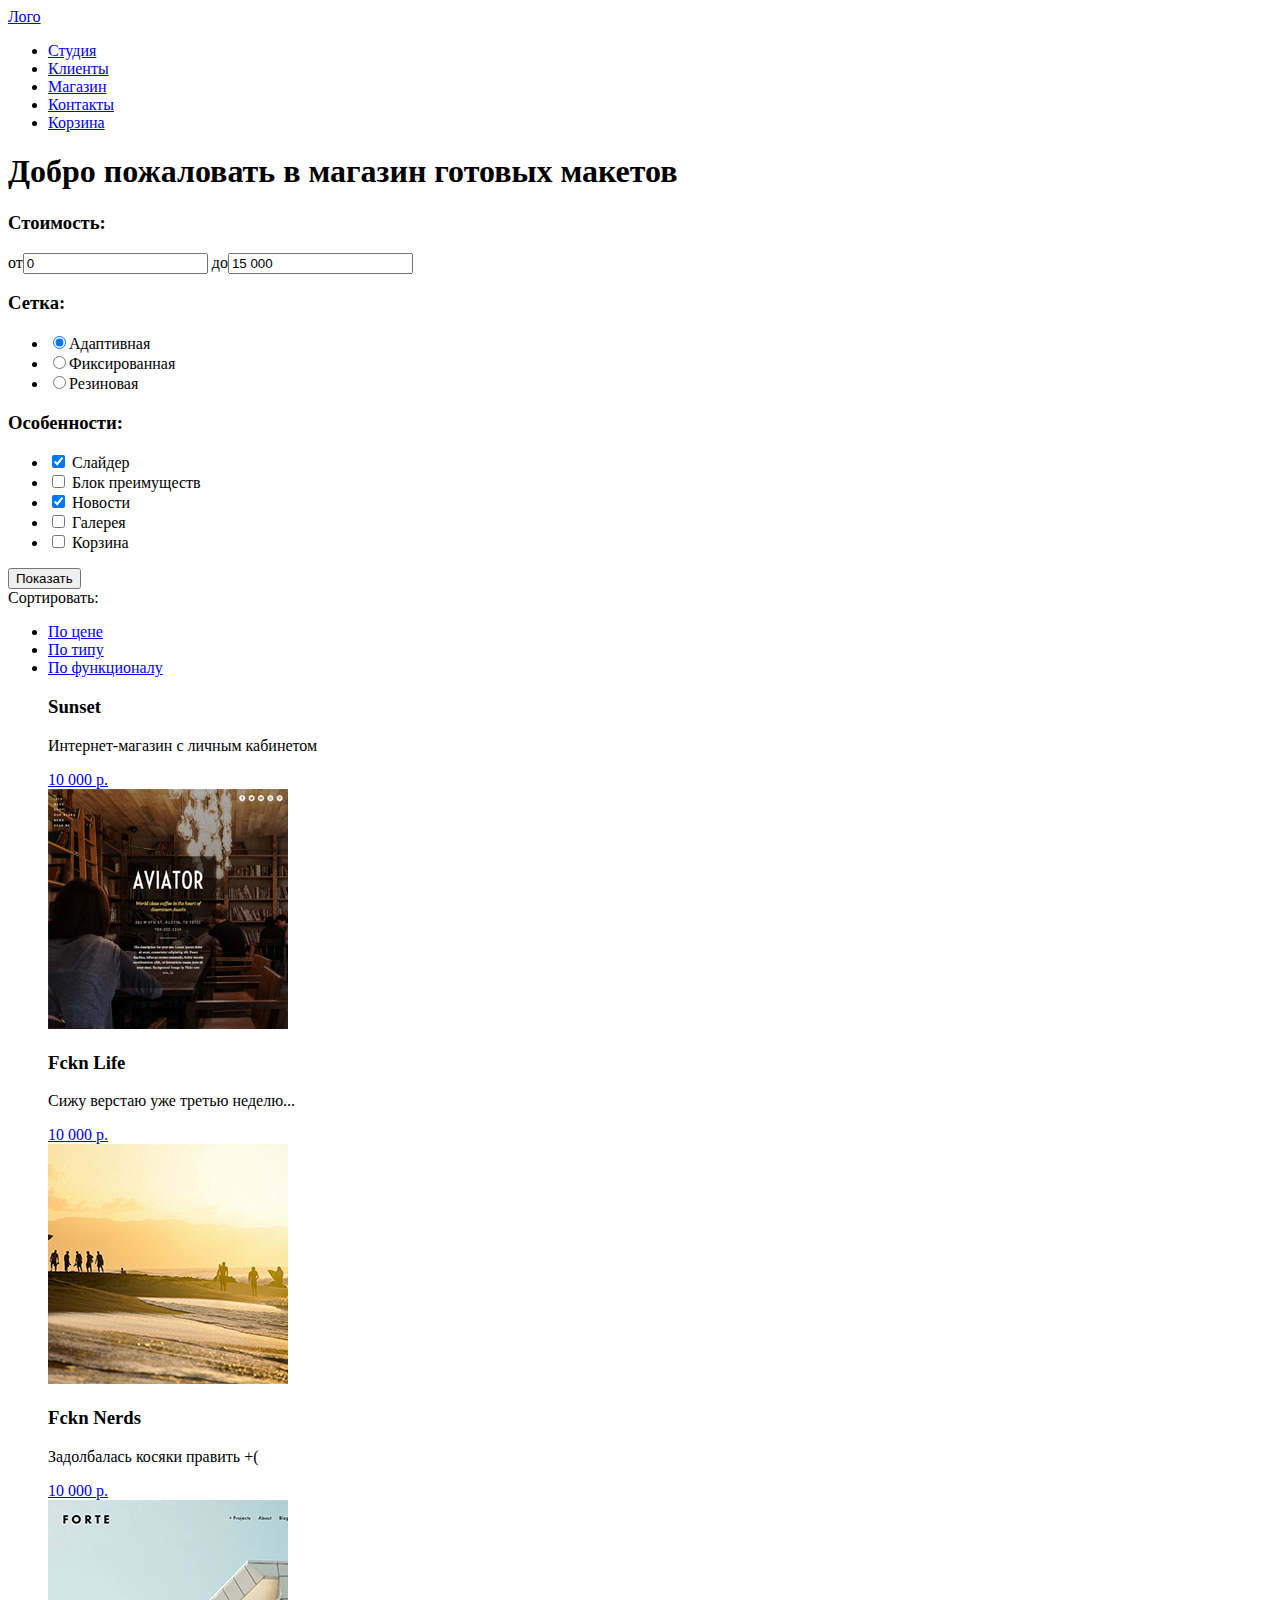
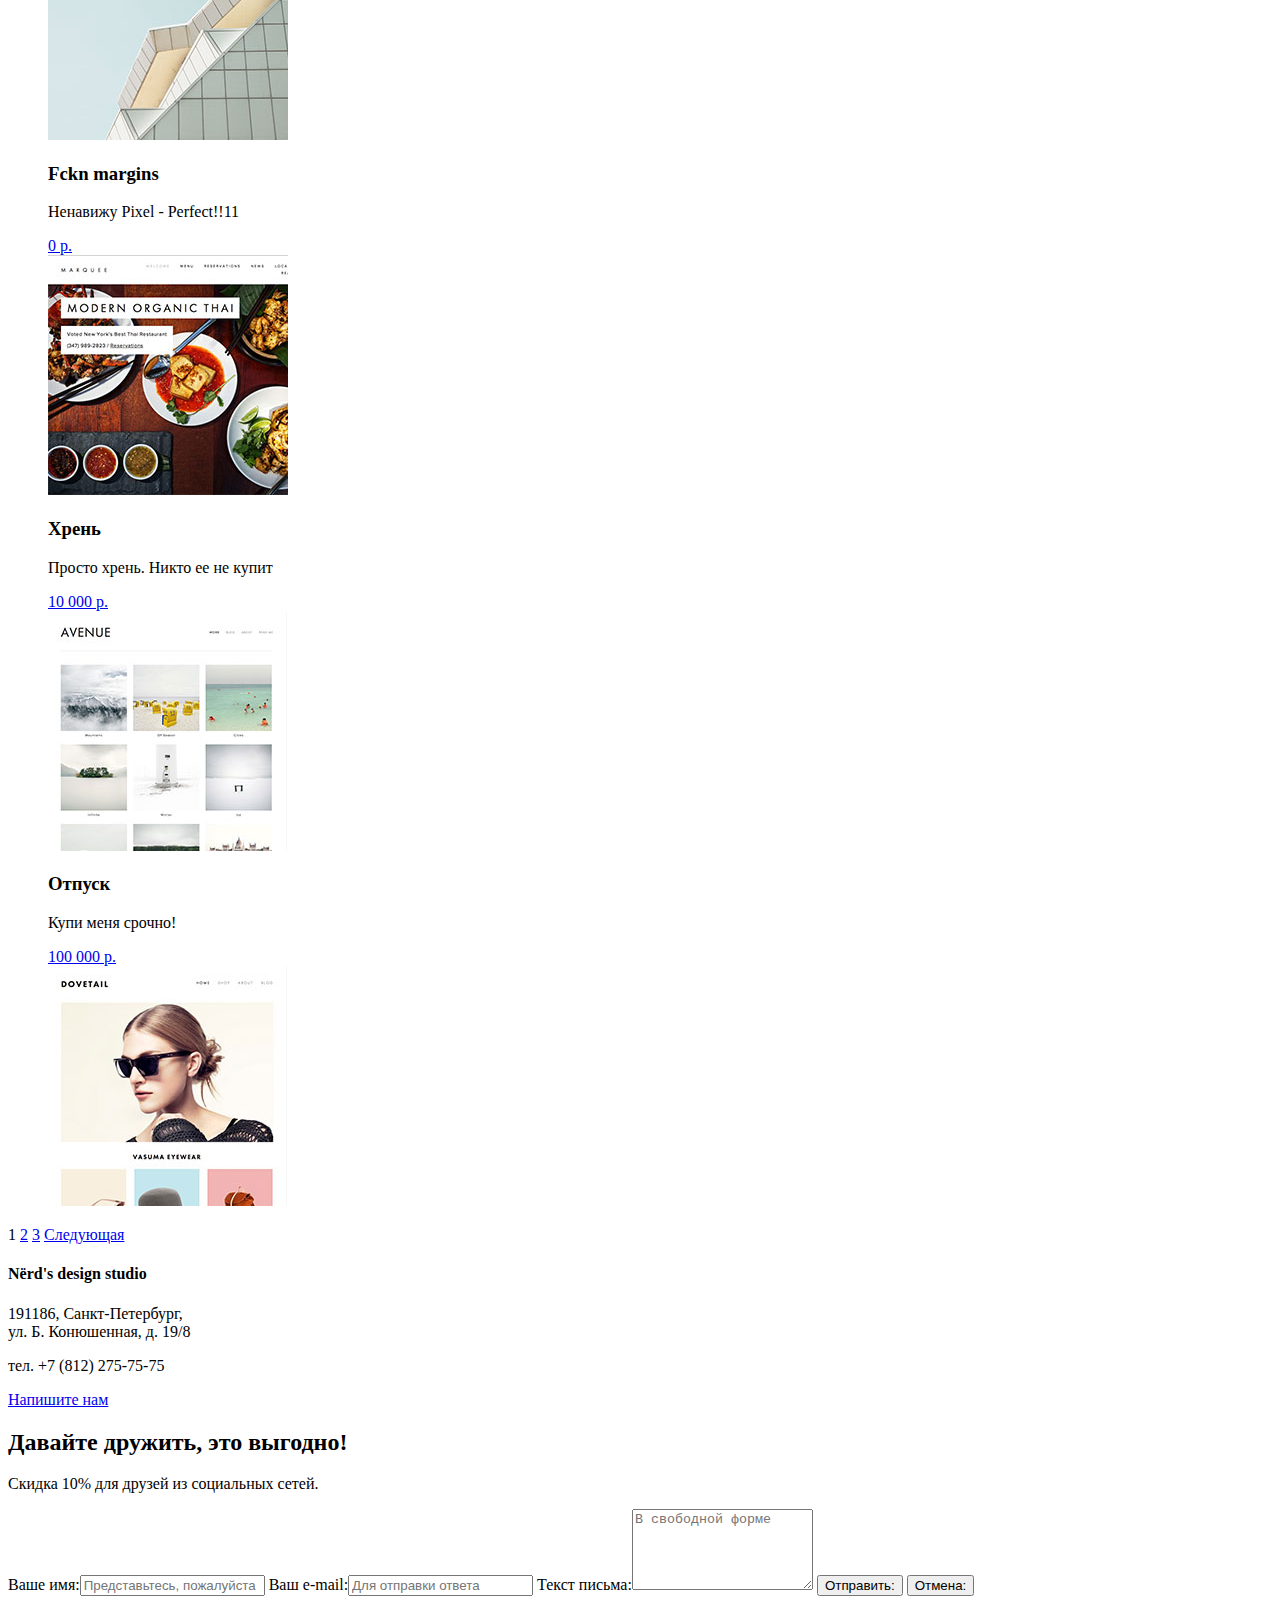
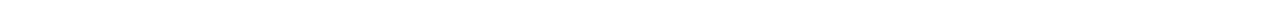
==== catalog.html @ 38e5de55 "Нердс" ====
<!DOCTYPE html>
<html>
   <head>
      <meta charset="utf-8">
      <link href="http://fonts.googleapis.com/css?family=Roboto:500,300&amp;subset=latin,cyrillic-ext" rel="stylesheet">
      <link href="./css/normalize.css" rel="stylesheet">
      <link href="./css/ministyles.css" rel="stylesheet">
      <title>Нердс</title>
   </head>
   <body class="inner-page">
      <header class="main-header"> 
         <div class="container clearfix"> 
            <a class="logo" href="index.html"> 
               Лого
            </a>
            <nav class="main-navigation"> 
               <ul>
                  <li>
                     <a href="index.html">Студия</a>
                  </li>
                  <li>
                     <a href="#">Клиенты</a>
                  </li>
                  <li class="active"> 
                     <a href="#">Магазин</a>
                  </li>
                  <li>
                     <a href="contact.html">Контакты</a>
                  </li>
                  <li><a class="nav-basket" href="#">Корзина</a></li>
               </ul>
            </nav>
            <div class="header-title">
               <h1>Добро пожаловать в магазин готовых макетов</h1>
            </div>
         </div>
      </header>

      <div class="container clearfix"> 
         <aside class="column-filter"> 
            <form class="filter">
               <h3>Стоимость:</h3>
               <div class="range-filter"> 
                  <div class="range-controls">
                     <div class="scale">
                        <div style="width:70%;" class="bar"></div>
                     </div>

                     <div class="toggle min-toggle"></div>
                     <div class="toggle max-toggle"></div>
                  </div>

                  <div class="price-controls">
                     <label class="min-price" for="min-from">от<input type="text" name="min-price" id="min-from" value="0"></label>
                     <label class="max-price" for="max-to">до<input  type="text" name="max-price" id="max-to" value="15 000"></label>
                  </div>
               </div>

               <div class="filter-grid-type">
                  <h3>Сетка:</h3>
                  <ul class="filter-list">
                     <li><input type="radio" name="item-group" id="adoptive" value="1" checked><label class="adoptive-label" for="adoptive">Адаптивная</label></li>
                     <li><input type="radio" name="item-group" id="fixed" value="2"><label class="fixed-label" for="fixed">Фиксированная</label></li>
                     <li><input type="radio" name="item-group" id="rubber" value="3"><label class="rubber-label" for="rubber" >Резиновая</label></li>
                  </ul>
               </div>
               
               <div class="filter-grid-feature">
                  <h3>Особенности:</h3>
                  <ul class="filter-list">
                     <li>
                        <input type="checkbox" name="slider" id="slider" checked>
                        <label class="slider-label" for="slider">Слайдер</label>
                     </li>
                     <li>
                        <input type="checkbox" name="feature-block" id="feature-block">
                        <label for="feature-block" class="feature-label">Блок преимуществ</label>
                     </li>
                     <li>
                        <input type="checkbox" name="news" id="news" checked>
                        <label for="news" class="news-label">Новости</label></li>
                     <li>
                        <input type="checkbox" name="gallery" id="gallery">
                        <label for="gallery" class="gallery-label">Галерея</label>
                     </li>
                     <li>
                        <input type="checkbox" name="basket" id="basket">
                        <label for="basket" class="basket-label">Корзина</label></li>
                  </ul>
               </div>
               <input class="btn btn-show" type="submit" value="Показать">
            </form>
         </aside>

         <section class="column-items">   <!-- Колонка с примерами -->
            <div class="top-filter">
               <span class="sort">Сортировать:</span> <!-- Не знаю как делаются такие фильтры, сделала списком. Поправьте если не сложно ^^ -->
               <ul>
                  <li>
                     <a href="#">По цене</a>
                  </li>
                  <li>
                     <a href="#">По типу</a>
                  </li>
                  <li>
                     <a href="#">По функционалу</a>
                  </li>
               </ul>

               <span class="icon-up-dir"></span> 
               <span class="icon-down-dir active"></span>
            </div>

            <figure class="catalog-item browser">
               <span class="browser-switch"></span>
               <span class="browser-switch"></span>
               <span class="browser-switch"></span>
               <div class="actions">
                  <h3>Sunset</h3>
                  <p>Интернет-магазин с личным кабинетом</p>
                  <a class="btn btn-buy" href="#">10 000 p.</a>
               </div>
               <img src="img/img-catalog-1.jpg" alt="Aviator">
            </figure>

            <figure class="catalog-item browser">
               <span class="browser-switch"></span>
               <span class="browser-switch"></span>
               <span class="browser-switch"></span>
               <div class="actions">
                  <h3>Fckn Life</h3>
                  <p>Сижу верстаю уже третью неделю...</p>
                  <a class="btn btn-buy" href="#">10 000 p.</a>
               </div>
               <img src="img/img-catalog-2.jpg" alt="No-name">
            </figure>

            <figure class="catalog-item browser">
               <span class="browser-switch"></span>
               <span class="browser-switch"></span>
               <span class="browser-switch"></span>
               <div class="actions">
                  <h3>Fckn Nerds</h3>
                  <p>Задолбалась косяки править +(</p>
                  <a class="btn btn-buy" href="#">10 000 p.</a>
               </div>
               <img src="img/img-catalog-3.jpg" alt="Forte">
            </figure>

            <figure class="catalog-item browser">
               <span class="browser-switch"></span>
               <span class="browser-switch"></span>
               <span class="browser-switch"></span>
               <div class="actions">
                  <h3>Fckn margins</h3>
                  <p>Ненавижу Pixel&nbsp;-&nbsp;Perfect!!11</p>
                  <a class="btn btn-buy" href="#">0 p.</a>
               </div>
               <img src="img/img-catalog-4.jpg" alt="Marquee">
            </figure>

            <figure class="catalog-item browser">            
               <span class="browser-switch"></span>
               <span class="browser-switch"></span>
               <span class="browser-switch"></span>
               <div class="actions joke">
                  <h3>Хрень</h3>
                  <p>Просто хрень. Никто ее не купит</p>
                  <a class="btn btn-buy" href="#">10 000 p.</a>
               </div>          
               <img src="img/img-catalog-5.jpg" alt="Avenue">
            </figure>

            <figure class="catalog-item browser">
               <span class="browser-switch"></span>
               <span class="browser-switch"></span>
               <span class="browser-switch"></span>
               <div class="actions">
                  <h3>Отпуск</h3>
                  <p>Купи меня срочно!</p>
                  <a class="btn btn-buy" href="#">100 000 p.</a>
               </div>          
               <img src="img/img-catalog-6.jpg" alt="Dovetail">
            </figure>

            <div class="next-prev">
               <a class="btn active">1</a>
               <a class="btn" href="#">2</a>
               <a class="btn" href="#">3</a>
               <a class="btn btn-next" href="#">Следующая</a>
            </div>
         </section>
      </div>
  
      <footer class="main-footer">
         <div class="map" id="map">
            <article class="contacts">
               <h4>Nёrd's design studio</h4>
               <p>191186, Санкт-Петербург,<br> ул.&nbsp;Б.&nbsp;Конюшенная, д.&nbsp;19/8</p>
               <p>тел. +7 (812) 275-75-75</p>
               <a class="btn send-message" href="contact.html">Напишите нам</a>
            </article>
            <i class="pointer"></i>
         </div> 

         <div class="container clearfix">
            <div class="footer-row clearfix">
               <div class="footer-social">
                  <a class="social-btn icon-vk" href="#"></a>
                  <a class="social-btn icon-facebook" href="#"></a>
                  <a class="social-btn icon-instagramm" href="#"></a>
               </div>

               <div class="footer-info">
                  <h2>Давайте дружить, это выгодно!</h2>
                  <p>Скидка 10% для друзей из социальных сетей.</p>
               </div>
            </div>
         </div>
      </footer>

      <div class="modal-content clearfix">
         <div class="modal-content-close"></div>
         <form class="message-form" action="/echo" method="post">
            <label class="name-mail-left" for="u-name">Ваше имя:<input class="name-mail" type="text" name="user-name" id="u-name" placeholder="Представьтесь, пожалуйста" required></label>
            <label class="name-mail-right" for="u-mail">Ваш e-mail:<input class="name-mail" type="email" name="user-mail" id="u-mail" placeholder="Для отправки ответа" required></label>
            <label class="message-label" for="u-message">Текст письма:<textarea class="message" name="user-message" id="u-message" placeholder="В свободной форме" rows="5" required></textarea></label>
            <button type="submit" class="btn btn-submit">Отправить:</button>
            <button type="submit" class="btn btn-cansel">Отмена:</button>
         </form>
      </div>

      <script src="http://api-maps.yandex.ru/2.1/?lang=ru_RU"></script>
      <script src="./js/output.min.js"></script>
   </body>
</html>
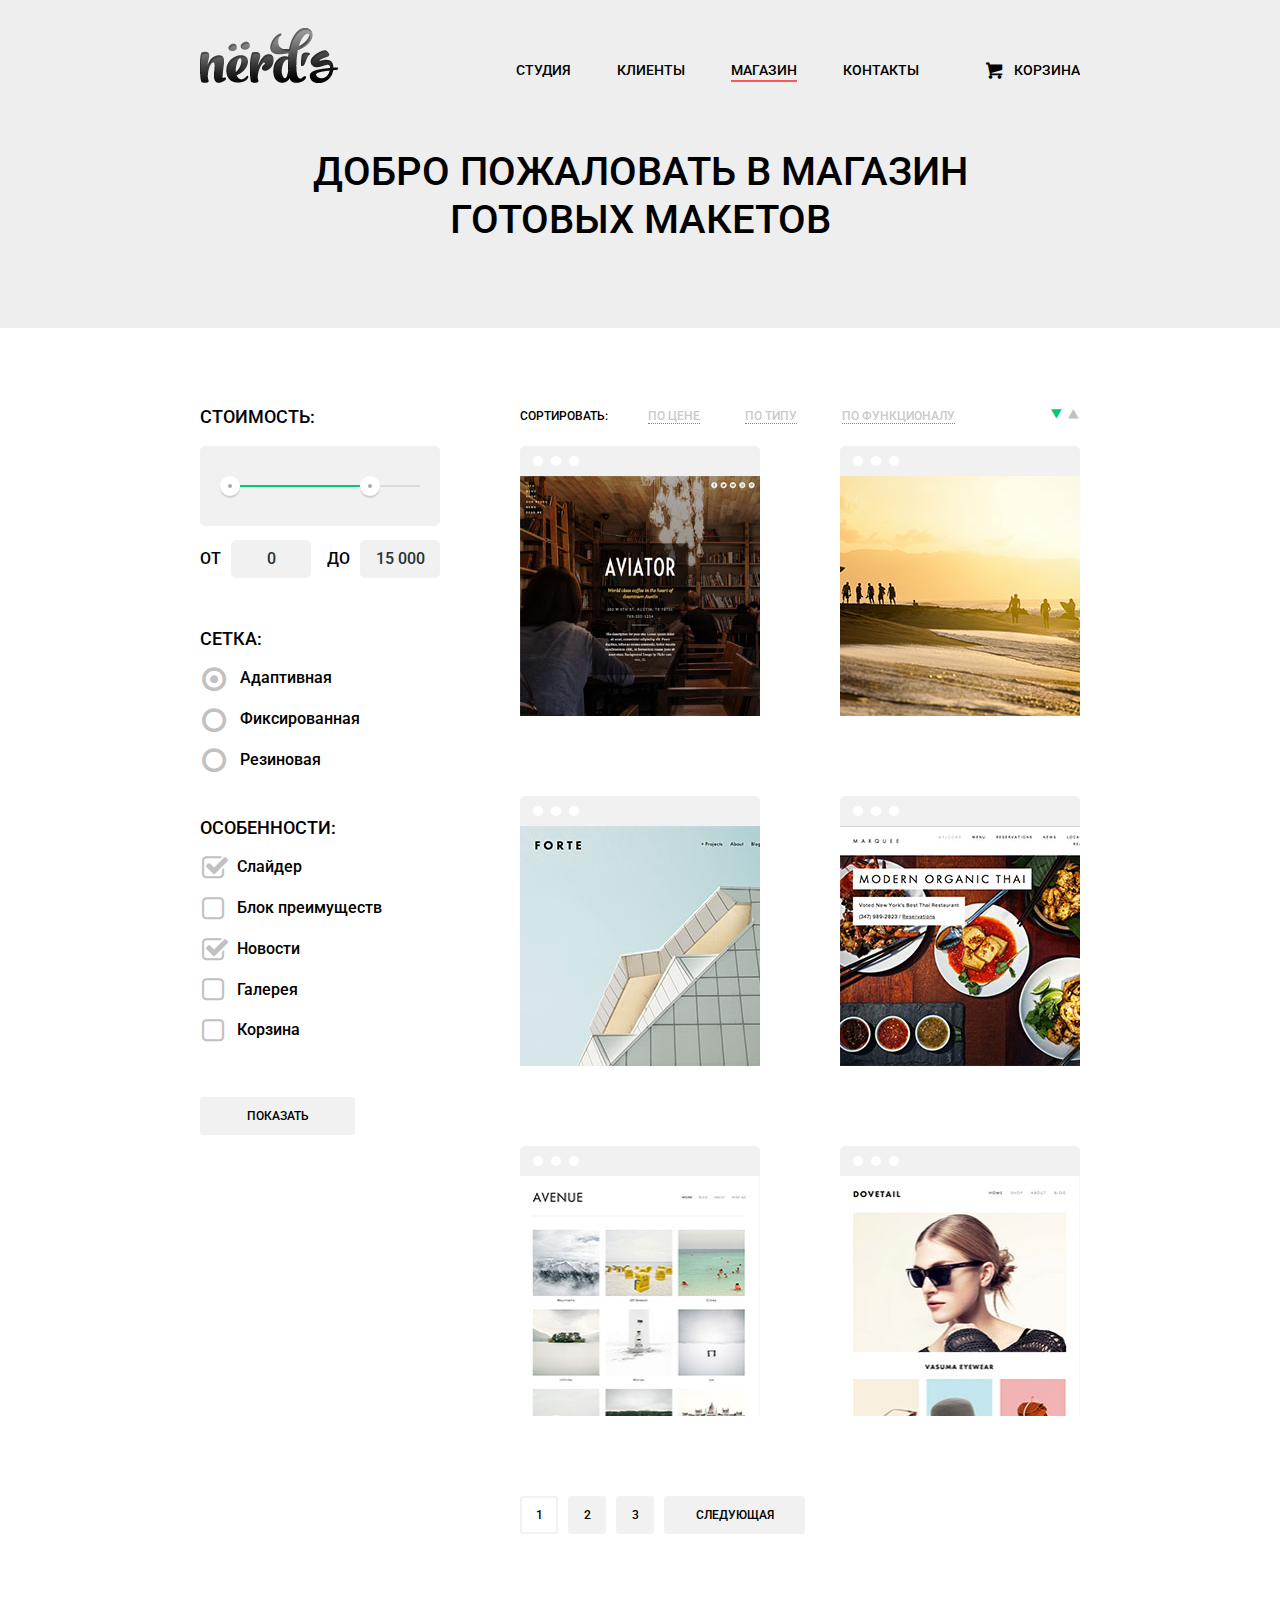
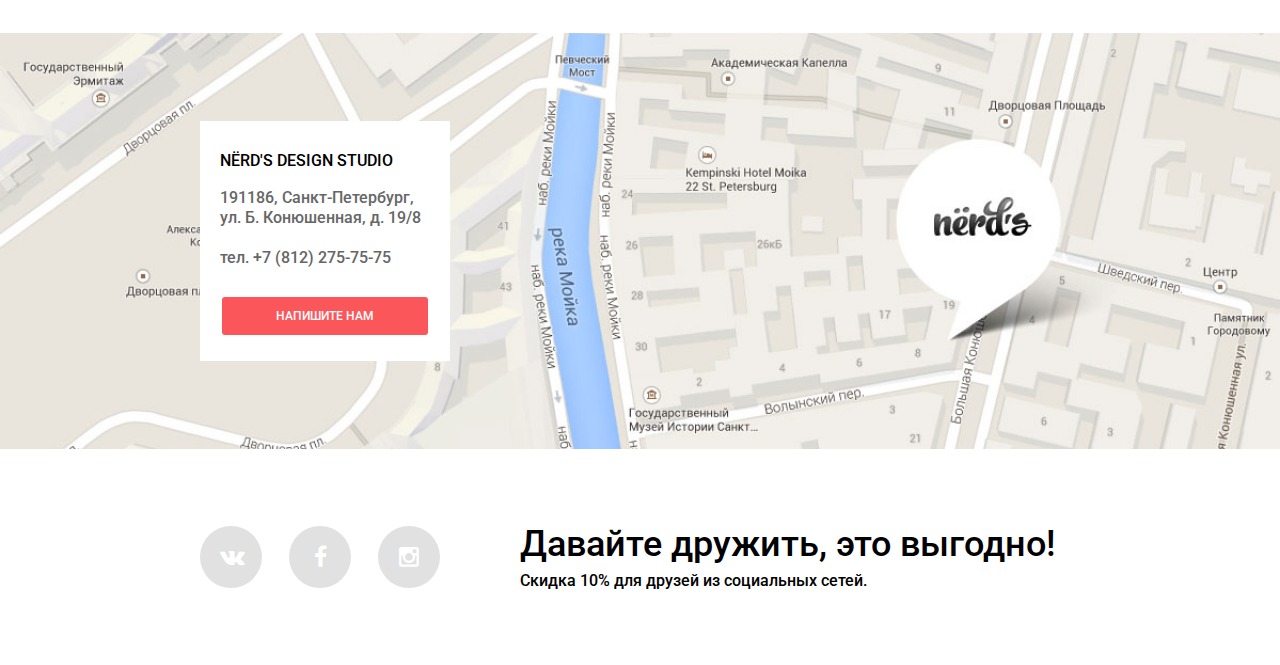
==== commit 8c1d684b: "Нердс" ====
--- a/catalog.html
+++ b/catalog.html
@@ -68,24 +68,11 @@
                <div class="filter-grid-feature">
                   <h3>Особенности:</h3>
                   <ul class="filter-list">
-                     <li>
-                        <input type="checkbox" name="slider" id="slider" checked>
-                        <label class="slider-label" for="slider">Слайдер</label>
-                     </li>
-                     <li>
-                        <input type="checkbox" name="feature-block" id="feature-block">
-                        <label for="feature-block" class="feature-label">Блок преимуществ</label>
-                     </li>
-                     <li>
-                        <input type="checkbox" name="news" id="news" checked>
-                        <label for="news" class="news-label">Новости</label></li>
-                     <li>
-                        <input type="checkbox" name="gallery" id="gallery">
-                        <label for="gallery" class="gallery-label">Галерея</label>
-                     </li>
-                     <li>
-                        <input type="checkbox" name="basket" id="basket">
-                        <label for="basket" class="basket-label">Корзина</label></li>
+                     <li><input type="checkbox" name="slider" id="slider" checked><label class="slider-label" for="slider">Слайдер</label></li>
+                     <li><input type="checkbox" name="feature-block" id="feature-block"><label for="feature-block" class="feature-label">Блок преимуществ</label></li>
+                     <li><input type="checkbox" name="news" id="news" checked><label for="news" class="news-label">Новости</label></li>
+                     <li><input type="checkbox" name="gallery" id="gallery"><label for="gallery" class="gallery-label">Галерея</label></li>
+                     <li><input type="checkbox" name="basket" id="basket"><label for="basket" class="basket-label">Корзина</label></li>
                   </ul>
                </div>
                <input class="btn btn-show" type="submit" value="Показать">
@@ -183,7 +170,7 @@
                <img src="img/img-catalog-6.jpg" alt="Dovetail">
             </figure>
 
-            <div class="next-prev">
+            <div class="next-prev">           <!-- переключалки  -->           
                <a class="btn active">1</a>
                <a class="btn" href="#">2</a>
                <a class="btn" href="#">3</a>
--- a/css/ministyles.css
+++ b/css/ministyles.css
@@ -0,0 +1 @@
+body{font:500 16px/22px Roboto,Arial,Helvetica,Garuda,sans-serif;font-weight:500;font-size:16px;line-height:22px;min-width:900px;color:#000;background-color:#fff}@font-face{font-family:symbols-nerds;src:url(../font/symbols-nerds.eot?27841936);src:url(../font/symbols-nerds.eot?27841936#iefix) format("embedded-opentype"),url(../font/symbols-nerds.woff?27841936) format("woff"),url(../font/symbols-nerds.ttf?27841936) format("truetype"),url(../font/symbols-nerds.svg?27841936#symbols-nerds) format("svg");font-weight:400;font-style:normal}[class*=" icon-"]:before,[class^=icon-]:before{font-family:symbols-nerds;font-style:normal;font-weight:400;speak:none;display:inline-block;text-decoration:inherit;width:1em;margin-right:.2em;text-align:center;font-variant:normal;text-transform:none;line-height:1em;margin-left:.2em}.icon-basket:before{content:'\62'}.icon-facebook:before{content:'\66'}.icon-twitter:before{content:'\74'}.icon-vk:before{content:'\76'}.icon-up-dir:before{content:'\25b2'}.icon-down-dir:before{content:'\25bc'}.icon-circle:before{content:'\25cb'}.icon-circle-dot:before{content:'\25cf'}.icon-check-off:before{content:'\2610'}.icon-check-on:before{content:'\2611'}.icon-instagramm:before{content:'📷'}.clearfix:after{content:"";display:table;clear:both}h1{font-weight:500;font-size:40px;line-height:48px;text-transform:uppercase}h2{font-weight:500;font-size:36px;line-height:36px}h3{font-weight:500;font-size:18px;line-height:30px;text-transform:uppercase}h4{font-weight:500;font-size:16px;line-height:22px;text-transform:uppercase}.container{width:880px;padding:0;margin:0 auto}.main-header{margin-bottom:80px;color:#000;background-color:#eee}.inner-page .main-header{margin-bottom:74px}.main-header .container{overflow:hidden}.logo{display:block;float:left;width:139px;height:56px;text-indent:100%;overflow:hidden;white-space:nowrap;margin-top:27px;background-color:#eee;background-image:url(../img/logo-slider-nerds.png);background-repeat:no-repeat}.main-navigation{overflow:hidden;float:right;max-width:720px}.main-navigation ul{margin:0;padding:0;font-size:0;list-style:none}.main-navigation li{overflow:hidden;display:inline-block;vertical-align:middle;max-width:140px;max-height:126px}.main-navigation a{overflow:hidden;display:inline-block;vertical-align:middle;position:relative;max-width:170px;max-height:30px;padding:55px 23px 41px;font-size:14px;line-height:30px;text-transform:uppercase;text-decoration:none;color:#000}.main-navigation a:hover{color:#fb565a}.main-navigation a:active{color:#bebebe}.main-navigation .active a:after{content:"";position:absolute;bottom:0;left:23px;right:23px;top:80px;height:2px;background:#fb565a}.main-navigation .active a:hover{cursor:default;color:#000}.main-navigation .nav-basket{min-width:100px;padding-right:0;padding-left:38px;vertical-align:middle;text-align:right}.nav-basket:before{display:inline-block;vertical-align:middle;content:"\62";font-family:symbols-nerds;margin-right:12px;font-size:18px;line-height:30px;text-transform:none}.slider{position:relative;overflow:hidden;width:880px;height:310px;margin:0 auto}.slide{position:absolute;overflow:hidden;top:0;left:0;width:100%;height:100%}.slide-text{padding-top:32px;padding-bottom:30px}.slide-text h1,.slide-text h2{overflow:hidden;min-height:80px;max-height:120px;margin-top:0;margin-bottom:10px}.slide-text p{font-weight:300;margin:10px 0 14px}.slide-one .slide-text{width:380px}.slide-two .slide-text{width:481px}.slide-three .slide-text{width:460px}.slider input[type=radio]{position:absolute;opacity:0}.slide-switch{position:absolute;bottom:95px;left:50%;width:200px;height:10px;margin-left:-100px;text-align:center;z-index:1000}.slide-switch i,.slide-switch label{display:inline-block;vertical-align:top;width:4px;height:4px;margin:0 3px;background-color:#fff;border:3px solid #fff;border-radius:50%;cursor:pointer}#btn-1:checked~.slide-switch label[for=btn-1],#btn-2:checked~.slide-switch label[for=btn-2],#btn-3:checked~.slide-switch label[for=btn-3]{background-color:#c1c1c1}.slide.slide-one{background-image:url(../img/bg-slider-1.png);background-repeat:no-repeat;background-position:right 10px}.slide.slide-two{background-image:url(../img/bg-slider-2.png);background-repeat:no-repeat;background-position:right top}.slide.slide-three{background-image:url(../img/bg-slider-3.png);background-repeat:no-repeat;background-position:right bottom}.slide{display:none}#btn-1:checked~.slide-wrapper .slide-one,#btn-2:checked~.slide-wrapper .slide-two,#btn-3:checked~.slide-wrapper .slide-three{display:block}.header-title{clear:both;overflow:hidden;width:700px;min-height:130px;margin:0 auto;padding-top:22px;padding-bottom:50px;text-align:center}.contact .header-title{width:650px}.header-title :first-child{margin-top:0}.header-title :last-child{margin-bottom:0}.btn{overflow:hidden;display:inline-block;vertical-align:top;font:500 12px/18px Roboto,Arial,Helvetica,Garuda,sans-serif;max-height:30px;padding:10px 71px 10px 70px;color:#fff;background-color:#fb565a;border-radius:3px;cursor:pointer;text-align:center;text-transform:uppercase;text-decoration:none;border:none;outline:0}.slider .btn{margin-top:12px}.btn:hover,.modal-content-close:hover{background-color:#d6494d}.btn:active,.modal-content-close:active{background-color:#b63538;-moz-box-shadow:0 3px 0 0 #9b2d30 inset;-webkit-box-shadow:0 3px 0 0 #9b2d30 inset;box-shadow:0 3px 0 0 #9b2d30 inset}.btn-buy{overflow:hidden;max-height:105px;margin-top:12px;padding:10px 40px}.breadcrumbs{list-style:none}h1{clear:both}.features-row{position:relative;padding-bottom:79px;border-bottom:2px solid #eee}.features-row h3,.features-row h4{margin-top:23px;margin-bottom:14px}.features-row p{overflow:hidden;margin-top:14px;margin-bottom:14px;font-size:15px;line-height:22px}.features-row .icon{height:124px;width:240px}.features-row img{height:124px;width:240px;background-color:#eee}.features-item-app,.features-item-web{float:left;width:240px;margin-right:80px;padding-bottom:1px}.features-item-app .btn-buy{background-color:#00ca74}.features-item-app .btn-buy:hover{background-color:#01a25e}.features-item-app .btn-buy:active{background-color:#009053;-moz-box-shadow:0 3px 0 0 #007b47 inset;-webkit-box-shadow:0 3px 0 0 #007b47 inset;box-shadow:0 3px 0 0 #007b47 inset}.features-item-present{width:240px;float:right;padding-bottom:1px}.features-item-present .btn-buy{background-color:#efc84a}.features-item-present .btn-buy:hover{background-color:#d6ae2c}.features-item-present .btn-buy:active{background-color:#c09b24;-moz-box-shadow:0 3px 0 0 #a3841f inset;-webkit-box-shadow:0 3px 0 0 #a3841f inset;box-shadow:0 3px 0 0 #a3841f inset}.index-content{padding-top:50px;padding-bottom:48px;border-bottom:2px solid #eee}.content-left{float:left;width:580px}.content-right{float:right;width:240px}.index-content h2{margin-top:30px;margin-bottom:18px}.index-content h3,.index-content h4{margin-top:44px;margin-bottom:22px}.red-line-list{padding:0;list-style:none}.red-line-list li{position:relative;padding-bottom:22px;padding-left:37px}.red-line-list li:before{content:"";position:absolute;height:2px;width:25px;left:0;top:10px;background-color:#fb565a}.logo-2{float:right;width:240px;height:198px;background-color:#fff;background-image:url(../img/logo-main-nerds.png);background-repeat:no-repeat}.content-left :first-child{margin-top:20px}.content-right :first-child{margin-top:0}.content-left :last-child,.content-right :last-child{margin-bottom:0}.projects{padding-top:38px;padding-bottom:10px;border-bottom:2px solid #eee}.project-one{display:block;float:left;width:300px;height:118px;background:url(../img/logo-main-gluk.png) 4px 3px no-repeat #fff;opacity:.2}.project-two{display:block;float:left;width:270px;height:118px;background:url(../img/logo-main-html.png) 24px 6px no-repeat #fff;opacity:.2}.project-three{display:block;float:right;width:310px;height:118px;background:url(../img/logo-main-borodinski.png) 78px 7px no-repeat #fff;opacity:.2}.project-one:hover,.project-three:hover,.project-two:hover{opacity:1}.column-filter{float:left;width:240px}.column-items{float:right;width:560px}.filter h3,.filter h4{margin-bottom:14px}.filter :first-child{margin-top:0}.range-filter{width:240px;margin-bottom:47px}.range-controls{position:relative;overflow:hidden;height:80px;margin-bottom:14px;padding:0 20px;border-radius:5px;background-color:#f1f1f1}.range-controls .scale{margin-top:39px;height:2px;background-color:#d7dcde}.range-controls .bar{height:2px;background:#00ca74}.range-controls .toggle{position:absolute;top:30px;left:20px;width:4px;height:4px;border:8px solid #fff;background-color:#ababab;cursor:pointer;border-radius:50%;-moz-box-shadow:0 2px 1px 0 #cfcfcf;-webkit-box-shadow:0 2px 1px 0 #cfcfcf;box-shadow:0 2px 1px 0 #cfcfcf}.range-controls .max-toggle{left:160px}.price-controls{position:relative;min-height:37px;text-transform:uppercase;white-space:nowrap}.price-controls input{width:60px;padding:8px 10px;margin-left:10px;border:none;border-radius:5px;background:#f1f1f1;font-family:Roboto,Arial,Helvetica,Garuda,sans-serif;font-style:normal;font-size:16px;line-height:22px;text-align:center;color:#283136;text-transform:uppercase}.price-controls .min-price{overflow:hidden;position:absolute;max-width:111px;left:0}.price-controls .max-price{overflow:hidden;position:absolute;max-width:113px;right:0}.filter-list{margin-top:14px;margin-bottom:14px;padding:0;list-style:none}.filter input[type=radio],.filter input[type=checkbox]{display:none}.filter input[type=radio]+label,.filter input[type=checkbox]+label{display:inline-block;vertical-align:middle;padding-bottom:20px;font-size:16px;line-height:20px;cursor:pointer}.filter input[type=radio]+label:before{content:"\25cb";font-family:symbols-nerds;display:inline-block;vertical-align:middle;width:1em;margin-right:10px;margin-left:2px;font-size:28px;line-height:20px;color:#c1c1c1}.filter input[type=radio]:checked+label:before{content:"\25cf";font-family:symbols-nerds}.filter input[type=checkbox]+label:before{content:"\2610";font-family:symbols-nerds;display:inline-block;vertical-align:middle;width:25px;margin-right:10px;margin-left:2px;font-size:28px;line-height:20px;color:#c1c1c1}.filter input[type=checkbox]:checked+label:before{content:"\2611";font-family:symbols-nerds}.filter input[type=radio]+label:hover:before,input[type=checkbox]+label:hover:before{color:#b5b5b5}.icon-check-off,.icon-check-on,.icon-circle,.icon-circle-dot{position:absolute;left:-7px;top:-5px;font-size:28px;line-height:20px;padding-bottom:24px;color:#c1c1c1}.icon-check-off{left:-9px}.icon-check-off:hover,.icon-check-on:hover,.icon-circle-dot:hover,.icon-circle:hover{font-size:26px;color:#b5b5b5;left:-6px}.filter-grid-feature,.filter-grid-type{margin-bottom:23px}.filter .btn-show{margin-top:13px;max-height:100%}.btn-show{padding-left:47px;padding-right:46px;color:#000;background-color:#f1f1f1}.btn-show:hover{background-color:#e5e5e5}.btn-show:active{background-color:#d5d5d5;-moz-box-shadow:0 3px 0 0 #b5b5b5 inset;-webkit-box-shadow:0 3px 0 0 #b5b5b5 inset;box-shadow:0 3px 0 0 #b5b5b5 inset}.column-items{font-size:12px;line-height:18px;vertical-align:middle}.column-items ul{width:360px;padding:0;margin:0}.column-items li,.column-items ul{display:inline-block;vertical-align:top;list-style:none}.column-items li{padding-right:42px}.sort{overflow:hidden;display:inline-block;margin-right:37px;max-width:480px;font-size:12px;line-height:18px;text-transform:uppercase}.top-filter{position:relative;width:560px;padding-top:5px;padding-bottom:21px}.top-filter a{font-size:12px;line-height:18px;color:#cacaca;text-decoration:none;border-bottom:1px dotted #00ca74;text-transform:uppercase}.top-filter a:hover{color:#000;border-bottom:1px solid #00ca74}.top-filter a:active{color:#000;border-bottom:none}.column-items ul,.icon-down-dir,.icon-up-dir,.sort{vertical-align:top}.icon-down-dir,.icon-up-dir{position:absolute;top:0;font-size:23px;line-height:20px;color:#c1c1c1;vertical-align:middle}.icon-down-dir:hover,.icon-up-dir:hover{cursor:pointer}.icon-up-dir{right:-10px}.icon-down-dir{right:7px}.top-filter .active{color:#00ca74}.icon-down-dir:hover,.icon-up-dir:hover{color:#c1c1c1}.icon-down-dir:active,.icon-up-dir:active{color:#000}.catalog-item img{height:240px;width:240px;background-color:#eee}.catalog-item{position:relative;width:240px;height:270px;margin:0 0 80px}.catalog-item:nth-child(1n){float:right}.catalog-item:nth-child(2n){float:left}.next-prev{clear:both}.browser{background-color:#f1f1f1;border-radius:5px 5px 0 0}.browser-switch{display:inline-block;vertical-align:middle;margin-right:5px;margin-top:10px;margin-bottom:10px;width:10px;height:10px;background-color:#fff;border-radius:50%}.browser-switch:first-child{margin-left:13px}.actions{position:absolute;display:none;overflow:hidden;width:140px;height:170px;left:50%;top:50px;margin-left:-100px;padding-right:30px;padding-left:30px;padding-bottom:30px;text-align:center;background-color:#fff}.actions.joke{color:#fff;background:url(../img/hedgehog.jpg) 50% 50% no-repeat #fff}.actions h3,.actions h4{overflow:hidden;max-height:30px;margin-top:23px;margin-bottom:14px}.actions p{overflow:hidden;max-height:36px;font-size:14px;line-height:18px;margin-bottom:14px}.actions .btn-buy{overflow:hidden;min-width:52px;max-width:72px;max-height:18px;margin-top:15px}.catalog-item:hover{background-color:#797979}.catalog-item:hover .actions{display:block}.next-prev{margin-top:80px;font-size:0}.next-prev .btn{height:38px;max-height:38px;min-width:4px;padding:0 15px 0 16px;margin-right:10px;margin-bottom:20px;font-size:12px;line-height:38px;vertical-align:middle;text-align:center;background-color:#f1f1f1;color:#000}.next-prev .btn-next{padding-left:32px;padding-right:31px}.next-prev .active{background-color:#fff;-moz-box-shadow:0 0 0 2px #f2f2f2 inset;-webkit-box-shadow:0 0 0 2px #f2f2f2 inset;box-shadow:0 0 0 2px #f2f2f2 inset}.next-prev .btn:hover{background-color:#e5e5e5;-moz-box-shadow:none;-webkit-box-shadow:none;box-shadow:none}.next-prev .btn:active{background-color:#d5d5d5;-moz-box-shadow:0 3px 0 0 #b5b5b5 inset;-webkit-box-shadow:0 3px 0 0 #b5b5b5 inset;box-shadow:0 3px 0 0 #b5b5b5 inset}.main-footer{margin-top:85px;color:#000;background-color:#fff}.inner-page .main-footer{margin-top:79px}.map{position:relative;height:416px;width:100%;background-size:cover;background-color:#eee;background-image:url(../img/img-map.jpg);background-repeat:no-repeat;background-position:center center}.contacts{overflow:hidden;position:absolute;max-height:328px;text-align:center;padding:25px 20px 26px;width:210px;top:88px;left:50%;margin-left:-440px;background-color:#fff;z-index:1000}.contacts :first-child{margin-top:0}.contacts :last-child{margin-bottom:0}.contacts h3,.contacts h4{overflow:hidden;max-height:60px;text-align:left;line-height:30px;margin-top:22px;margin-bottom:12px}.contacts p{overflow:hidden;max-height:80px;text-align:left;line-height:20px;margin-top:12px;margin-bottom:20px;color:#666}.contacts .btn{overflow:hidden;max-width:100px;padding-left:54px;padding-right:54px;margin:9px auto 0}.footer-row{display:block;padding-top:77px;padding-bottom:57px}.footer-social{float:left;width:300px;font-size:0}.social-btn{display:inline-block;vertical-align:middle;height:62px;width:62px;margin-right:27px;font-size:23px;line-height:63px;text-decoration:none;text-align:center;border-radius:50%;color:#fff;background-color:#e1e1e1}.social-btn:hover{background-color:#fb565a}.social-btn:active{background-color:#b63538;-moz-box-shadow:0 3px 0 0 #9b2d30 inset;-webkit-box-shadow:0 3px 0 0 #9b2d30 inset;box-shadow:0 3px 0 0 #9b2d30 inset}.footer-info{float:right;width:560px}.footer-info h2{margin-top:0;margin-bottom:8px}.footer-info p{margin-top:8px}.modal-content{position:fixed;display:none;top:380px;left:50%;width:470px;min-height:318px;margin-left:-315px;padding:49px 80px;background-color:#fff;-moz-box-shadow:0 0 30px 0 rgba(0,0,0,.3),-30px 0 30px -15px rgba(0,0,0,.2),30px 0 30px -15px rgba(0,0,0,.2),0 25px 30px 0 rgba(0,0,0,.3);-webkit-box-shadow:0 0 30px 0 rgba(0,0,0,.3),-30px 0 30px -15px rgba(0,0,0,.2),30px 0 30px -15px rgba(0,0,0,.2),0 25px 30px 0 rgba(0,0,0,.3);box-shadow:0 0 30px 0 rgba(0,0,0,.3),-30px 0 30px -15px rgba(0,0,0,.2),30px 0 30px -15px rgba(0,0,0,.2),0 25px 30px 0 rgba(0,0,0,.3)}.inner-page .modal-content{top:276px}.contact .modal-content{position:relative;top:50%;-moz-box-shadow:0 0 30px 0 rgba(0,0,0,.1),-30px 0 30px -15px rgba(0,0,0,.1),30px 0 30px -15px rgba(0,0,0,.1),0 25px 30px 0 rgba(0,0,0,.1);-webkit-box-shadow:0 0 30px 0 rgba(0,0,0,.1),-30px 0 30px -15px rgba(0,0,0,.1),30px 0 30px -15px rgba(0,0,0,.1),0 25px 30px 0 rgba(0,0,0,.1);box-shadow:0 0 30px 0 rgba(0,0,0,.1),-30px 0 30px -15px rgba(0,0,0,.1),30px 0 30px -15px rgba(0,0,0,.1),0 25px 30px 0 rgba(0,0,0,.1)}@keyframes bounceopen{0%{transform:translateY(-2000px)}70%{transform:translateY(30px)}90%{transform:translateY(-10px)}100%{transform:translateY(0)}}@keyframes shake{0%,100%{transform:translateX(0)}10%,30%,50%,70%,90%{transform:translateX(-10px)}20%,40%,60%,80%{transform:translateX(10px)}}.modal-content-show{display:block;animation:bounceopen .6s;z-index:1000}.modal-content-close{position:absolute;overflow:hidden;text-indent:-100%;white-space:nowrap;width:41px;height:41px;top:5px;right:5px;border-radius:50%;background:url(../img/sprite-close.png) center no-repeat #fb565a}.modal-content label{display:block}.message-form .message,.message-form input[type=text],.message-form input[type=email]{display:block;width:190px;padding:9px 15px;font-family:Roboto,Arial,Helvetica,Garuda,sans-serif;font-size:12px;line-height:18px;text-transform:uppercase;color:#000;border:2px solid #d7dcde;border-radius:3px;outline:0}.message-form .message:focus,.message-form input[type=text]:focus,.message-form input[type=email]:focus{border:2px solid #56bffb}.message-form .message{width:436px}.message-form label{font-size:16px;line-height:18px}.message-form .name-mail-left{float:left;margin-bottom:22px}.message-form .name-mail-right{float:right;margin-bottom:22px}.message-label{clear:both}.btn-submit{position:absolute;bottom:49px;left:80px;max-height:100%;width:220px;padding-left:10px;padding-right:10px}.btn-cansel{position:absolute;bottom:49px;right:80px;max-height:100%;width:220px;padding-left:10px;padding-right:10px;color:#000;background-color:#f1f1f1}.btn-cansel:hover{background-color:#e5e5e5}.btn-cansel:active{background-color:#d5d5d5;-moz-box-shadow:0 3px 0 0 #b5b5b5 inset;-webkit-box-shadow:0 3px 0 0 #b5b5b5 inset;box-shadow:0 3px 0 0 #b5b5b5 inset}